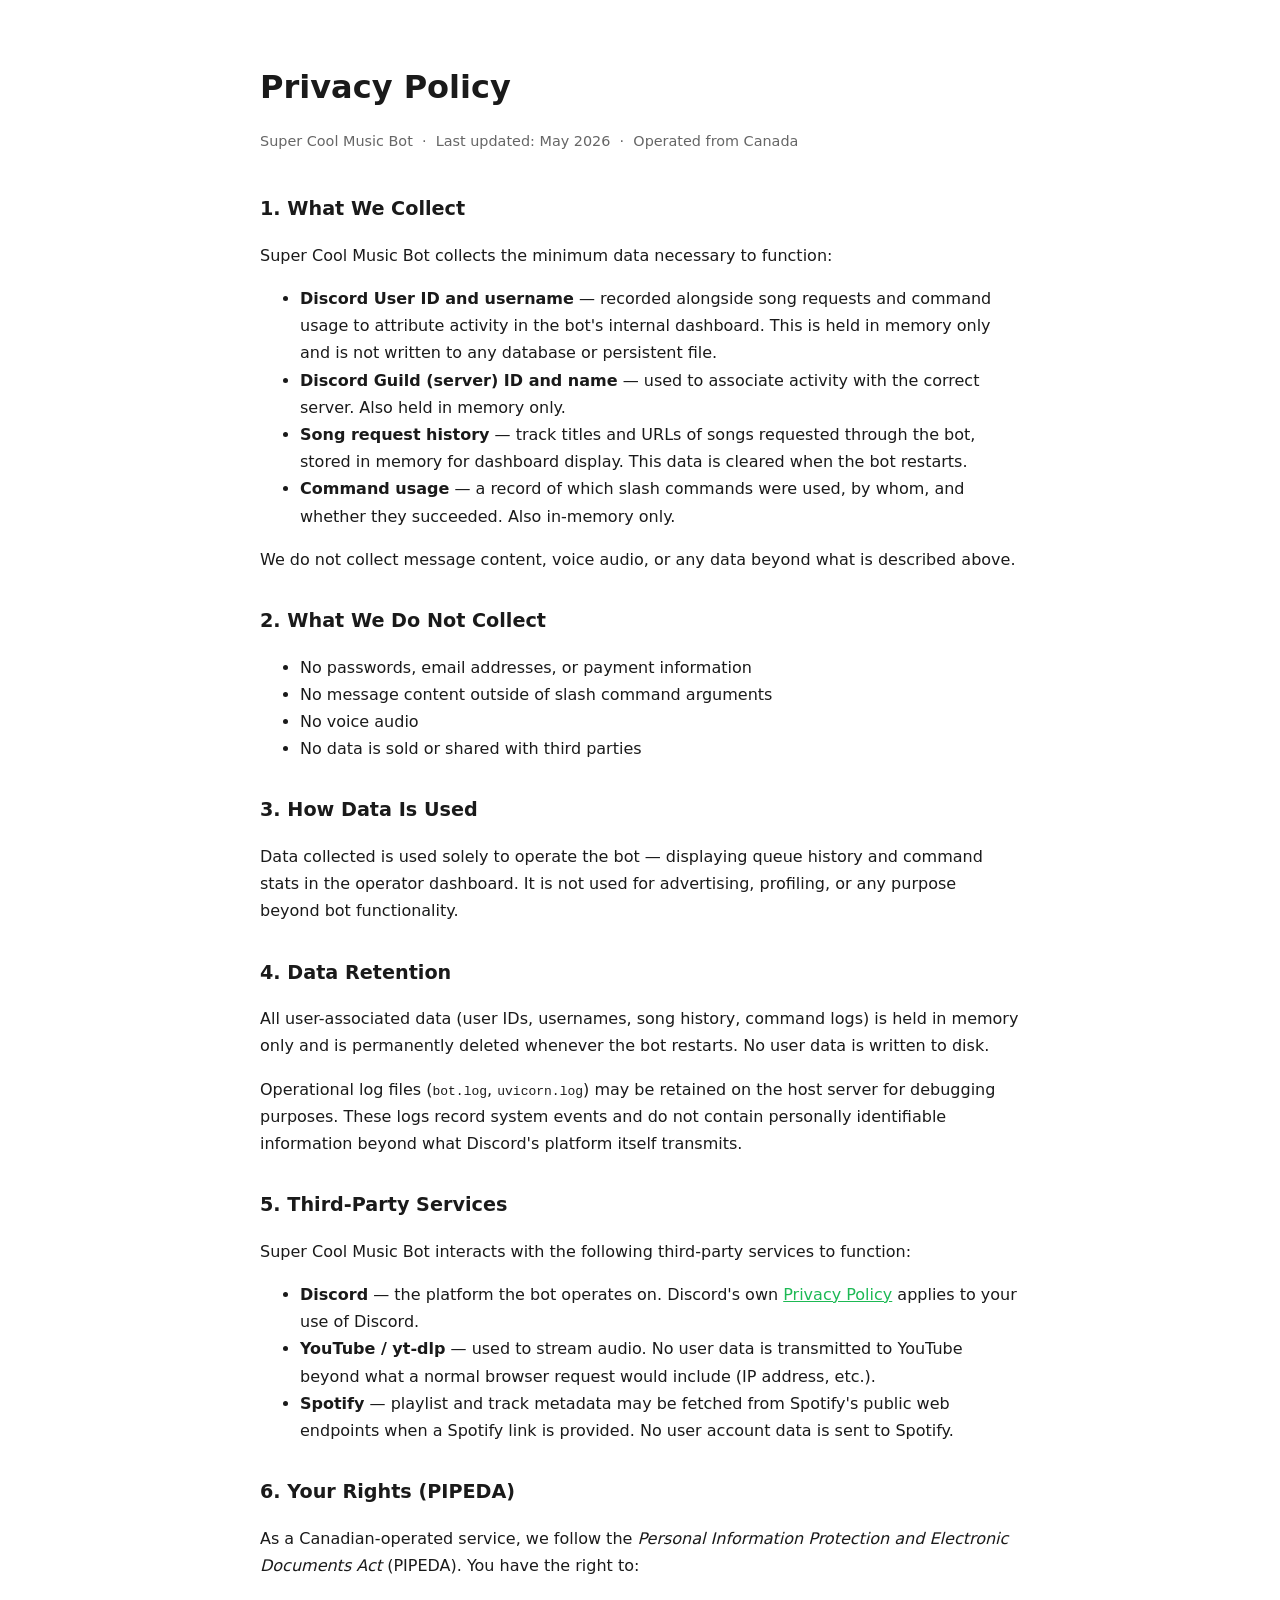
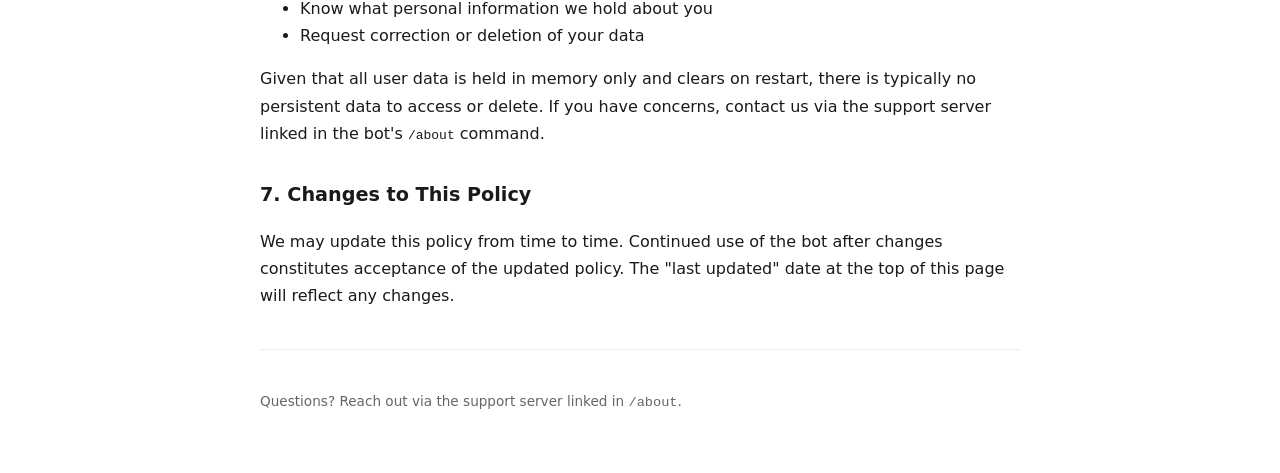
==== privacy.html @ b99dd6af "Add files via upload" ====
<!DOCTYPE html>
<html lang="en">
<head>
  <meta charset="UTF-8">
  <meta name="viewport" content="width=device-width, initial-scale=1.0">
  <title>Privacy Policy — Super Cool Music Bot</title>
  <style>
    body { max-width: 760px; margin: 60px auto; padding: 0 24px; font-family: system-ui, sans-serif; line-height: 1.7; color: #1a1a1a; }
    h1 { font-size: 2rem; margin-bottom: 4px; }
    h2 { font-size: 1.2rem; margin-top: 2rem; }
    .meta { color: #666; font-size: 0.9rem; margin-bottom: 2.5rem; }
    a { color: #1DB954; }
    hr { border: none; border-top: 1px solid #eee; margin: 2.5rem 0; }
  </style>
</head>
<body>
  <h1>Privacy Policy</h1>
  <p class="meta">Super Cool Music Bot &nbsp;·&nbsp; Last updated: May 2026 &nbsp;·&nbsp; Operated from Canada</p>

  <h2>1. What We Collect</h2>
  <p>Super Cool Music Bot collects the minimum data necessary to function:</p>
  <ul>
    <li><strong>Discord User ID and username</strong> — recorded alongside song requests and command usage to attribute activity in the bot's internal dashboard. This is held in memory only and is not written to any database or persistent file.</li>
    <li><strong>Discord Guild (server) ID and name</strong> — used to associate activity with the correct server. Also held in memory only.</li>
    <li><strong>Song request history</strong> — track titles and URLs of songs requested through the bot, stored in memory for dashboard display. This data is cleared when the bot restarts.</li>
    <li><strong>Command usage</strong> — a record of which slash commands were used, by whom, and whether they succeeded. Also in-memory only.</li>
  </ul>
  <p>We do not collect message content, voice audio, or any data beyond what is described above.</p>

  <h2>2. What We Do Not Collect</h2>
  <ul>
    <li>No passwords, email addresses, or payment information</li>
    <li>No message content outside of slash command arguments</li>
    <li>No voice audio</li>
    <li>No data is sold or shared with third parties</li>
  </ul>

  <h2>3. How Data Is Used</h2>
  <p>Data collected is used solely to operate the bot — displaying queue history and command stats in the operator dashboard. It is not used for advertising, profiling, or any purpose beyond bot functionality.</p>

  <h2>4. Data Retention</h2>
  <p>All user-associated data (user IDs, usernames, song history, command logs) is held in memory only and is permanently deleted whenever the bot restarts. No user data is written to disk.</p>
  <p>Operational log files (<code>bot.log</code>, <code>uvicorn.log</code>) may be retained on the host server for debugging purposes. These logs record system events and do not contain personally identifiable information beyond what Discord's platform itself transmits.</p>

  <h2>5. Third-Party Services</h2>
  <p>Super Cool Music Bot interacts with the following third-party services to function:</p>
  <ul>
    <li><strong>Discord</strong> — the platform the bot operates on. Discord's own <a href="https://discord.com/privacy" target="_blank">Privacy Policy</a> applies to your use of Discord.</li>
    <li><strong>YouTube / yt-dlp</strong> — used to stream audio. No user data is transmitted to YouTube beyond what a normal browser request would include (IP address, etc.).</li>
    <li><strong>Spotify</strong> — playlist and track metadata may be fetched from Spotify's public web endpoints when a Spotify link is provided. No user account data is sent to Spotify.</li>
  </ul>

  <h2>6. Your Rights (PIPEDA)</h2>
  <p>As a Canadian-operated service, we follow the <em>Personal Information Protection and Electronic Documents Act</em> (PIPEDA). You have the right to:</p>
  <ul>
    <li>Know what personal information we hold about you</li>
    <li>Request correction or deletion of your data</li>
  </ul>
  <p>Given that all user data is held in memory only and clears on restart, there is typically no persistent data to access or delete. If you have concerns, contact us via the support server linked in the bot's <code>/about</code> command.</p>

  <h2>7. Changes to This Policy</h2>
  <p>We may update this policy from time to time. Continued use of the bot after changes constitutes acceptance of the updated policy. The "last updated" date at the top of this page will reflect any changes.</p>

  <hr>
  <p style="color:#666;font-size:0.85rem">Questions? Reach out via the support server linked in <code>/about</code>.</p>
</body>
</html>
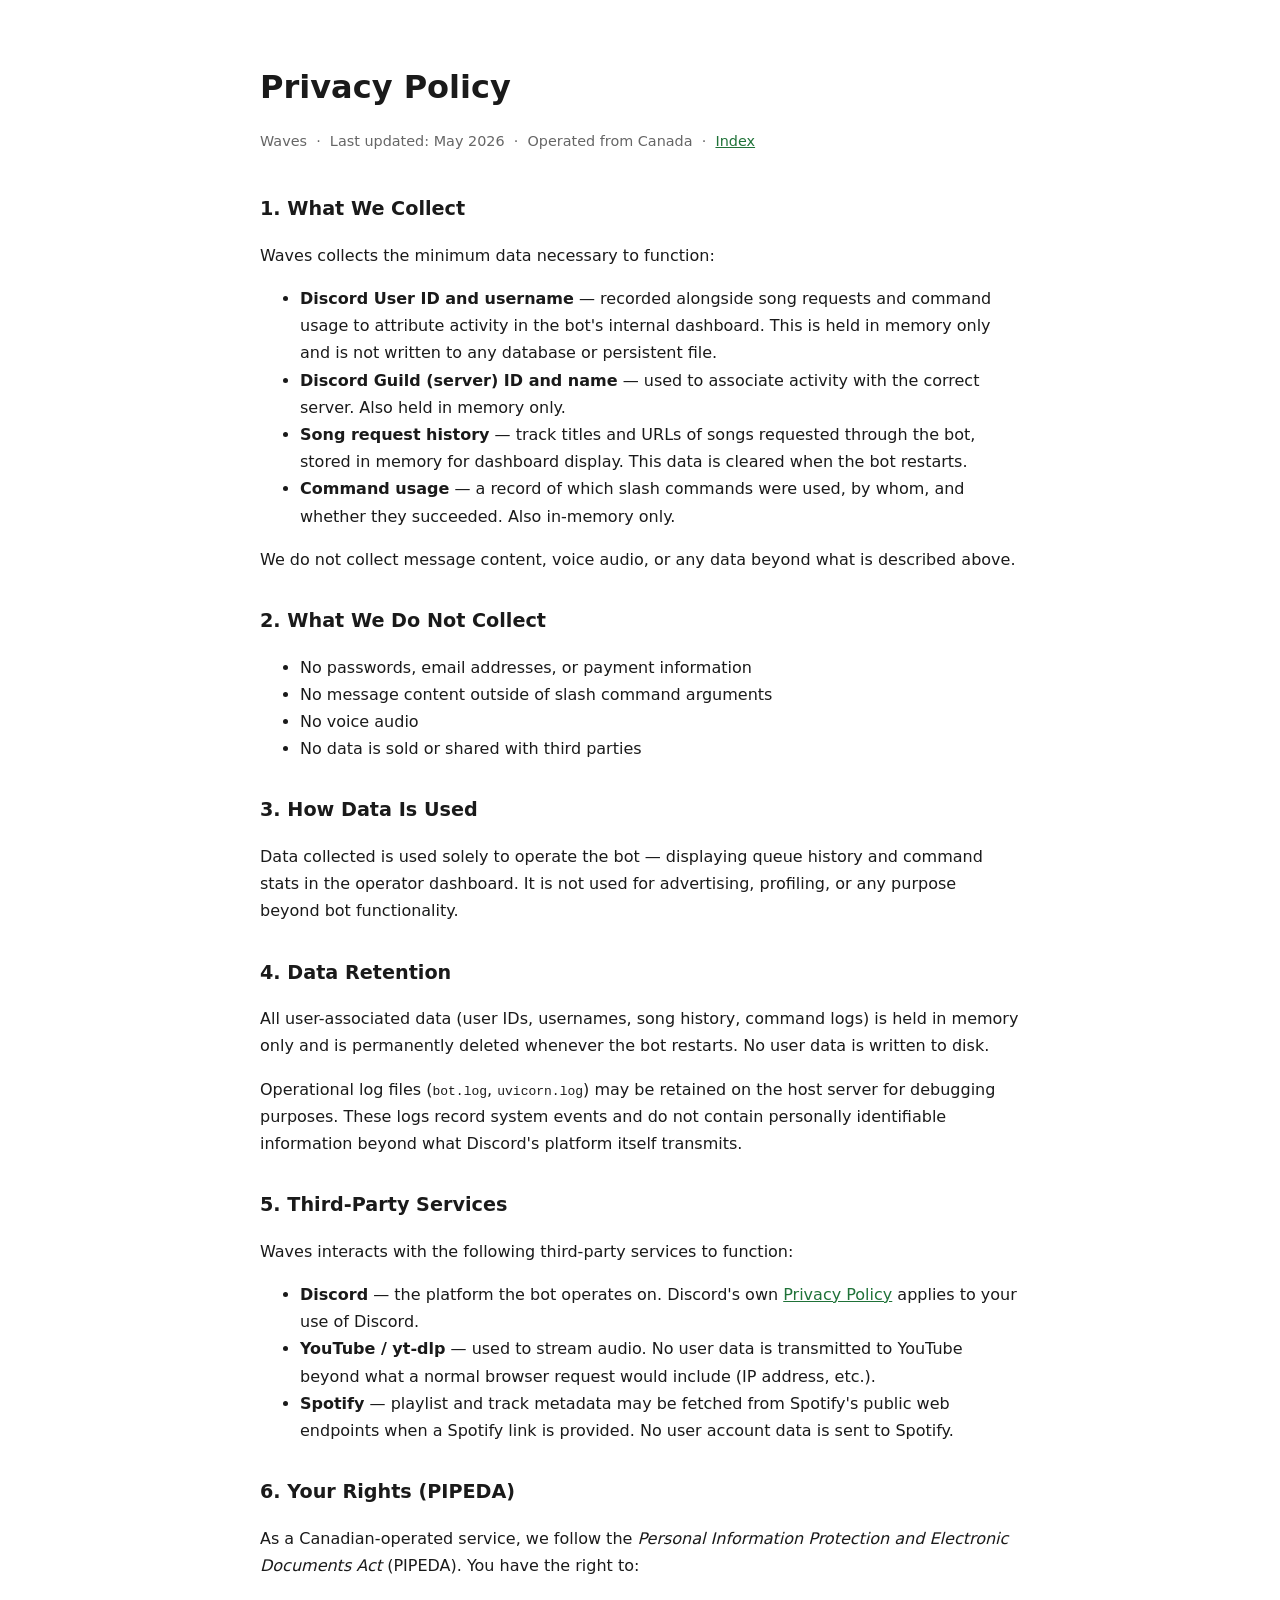
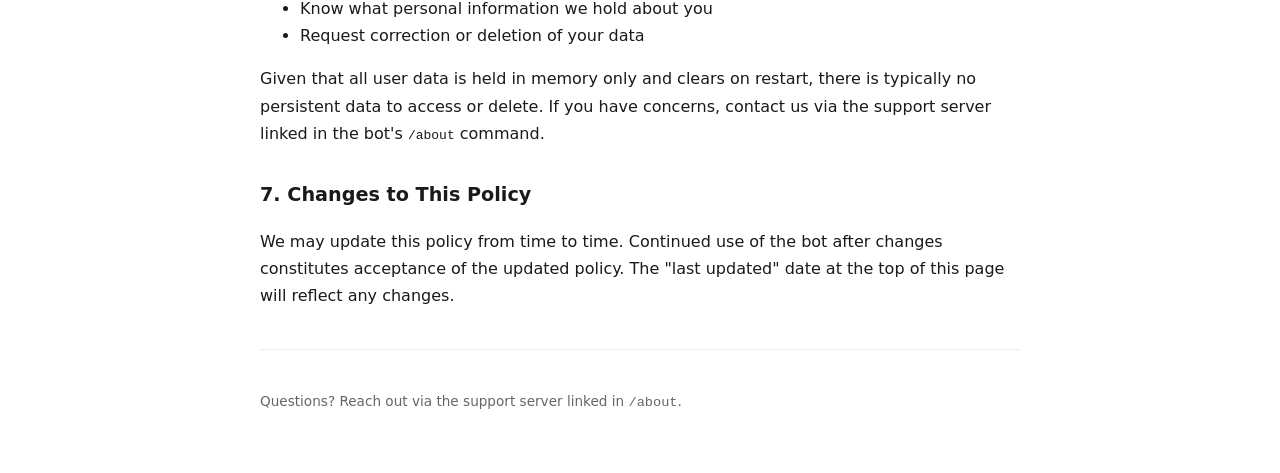
==== commit 3c24d61a: "Add files via upload" ====
--- a/privacy.html
+++ b/privacy.html
@@ -3,22 +3,15 @@
 <head>
   <meta charset="UTF-8">
   <meta name="viewport" content="width=device-width, initial-scale=1.0">
-  <title>Privacy Policy — Super Cool Music Bot</title>
-  <style>
-    body { max-width: 760px; margin: 60px auto; padding: 0 24px; font-family: system-ui, sans-serif; line-height: 1.7; color: #1a1a1a; }
-    h1 { font-size: 2rem; margin-bottom: 4px; }
-    h2 { font-size: 1.2rem; margin-top: 2rem; }
-    .meta { color: #666; font-size: 0.9rem; margin-bottom: 2.5rem; }
-    a { color: #1DB954; }
-    hr { border: none; border-top: 1px solid #eee; margin: 2.5rem 0; }
-  </style>
+  <title>Privacy Policy - Waves</title>
+  <link rel="stylesheet" href="style.css">
 </head>
 <body>
   <h1>Privacy Policy</h1>
-  <p class="meta">Super Cool Music Bot &nbsp;·&nbsp; Last updated: May 2026 &nbsp;·&nbsp; Operated from Canada</p>
+  <p class="meta">Waves &nbsp;·&nbsp; Last updated: May 2026 &nbsp;·&nbsp; Operated from Canada &nbsp;·&nbsp; <a href="./index.html">Index</a></p>
 
   <h2>1. What We Collect</h2>
-  <p>Super Cool Music Bot collects the minimum data necessary to function:</p>
+  <p>Waves collects the minimum data necessary to function:</p>
   <ul>
     <li><strong>Discord User ID and username</strong> — recorded alongside song requests and command usage to attribute activity in the bot's internal dashboard. This is held in memory only and is not written to any database or persistent file.</li>
     <li><strong>Discord Guild (server) ID and name</strong> — used to associate activity with the correct server. Also held in memory only.</li>
@@ -43,7 +36,7 @@
   <p>Operational log files (<code>bot.log</code>, <code>uvicorn.log</code>) may be retained on the host server for debugging purposes. These logs record system events and do not contain personally identifiable information beyond what Discord's platform itself transmits.</p>
 
   <h2>5. Third-Party Services</h2>
-  <p>Super Cool Music Bot interacts with the following third-party services to function:</p>
+  <p>Waves interacts with the following third-party services to function:</p>
   <ul>
     <li><strong>Discord</strong> — the platform the bot operates on. Discord's own <a href="https://discord.com/privacy" target="_blank">Privacy Policy</a> applies to your use of Discord.</li>
     <li><strong>YouTube / yt-dlp</strong> — used to stream audio. No user data is transmitted to YouTube beyond what a normal browser request would include (IP address, etc.).</li>
--- a/style.css
+++ b/style.css
@@ -0,0 +1,54 @@
+body {
+    max-width: 760px;
+    margin: 60px auto;
+    padding: 0 24px;
+    font-family: system-ui, sans-serif;
+    line-height: 1.7;
+    color: #1a1a1a;
+}
+
+h1 {
+    font-size: 2rem;
+    margin-bottom: 4px;
+}
+
+h2 {
+    font-size: 1.2rem;
+    margin-top: 2rem;
+}
+
+.meta {
+    color: #666;
+    font-size: 0.9rem;
+    margin-bottom: 2.5rem;
+}
+
+.meta a {
+    color: #1f7238;
+}
+
+a:link {
+    color: #1f7238
+}
+
+a:visited {
+    color: #1f7238
+}
+
+a:hover {
+    color: #1DB954
+}
+
+a:active {
+    color: #1f7238
+}
+
+a {
+    color: #1DB954;
+}
+
+hr {
+    border: none;
+    border-top: 1px solid #eee;
+    margin: 2.5rem 0;
+}
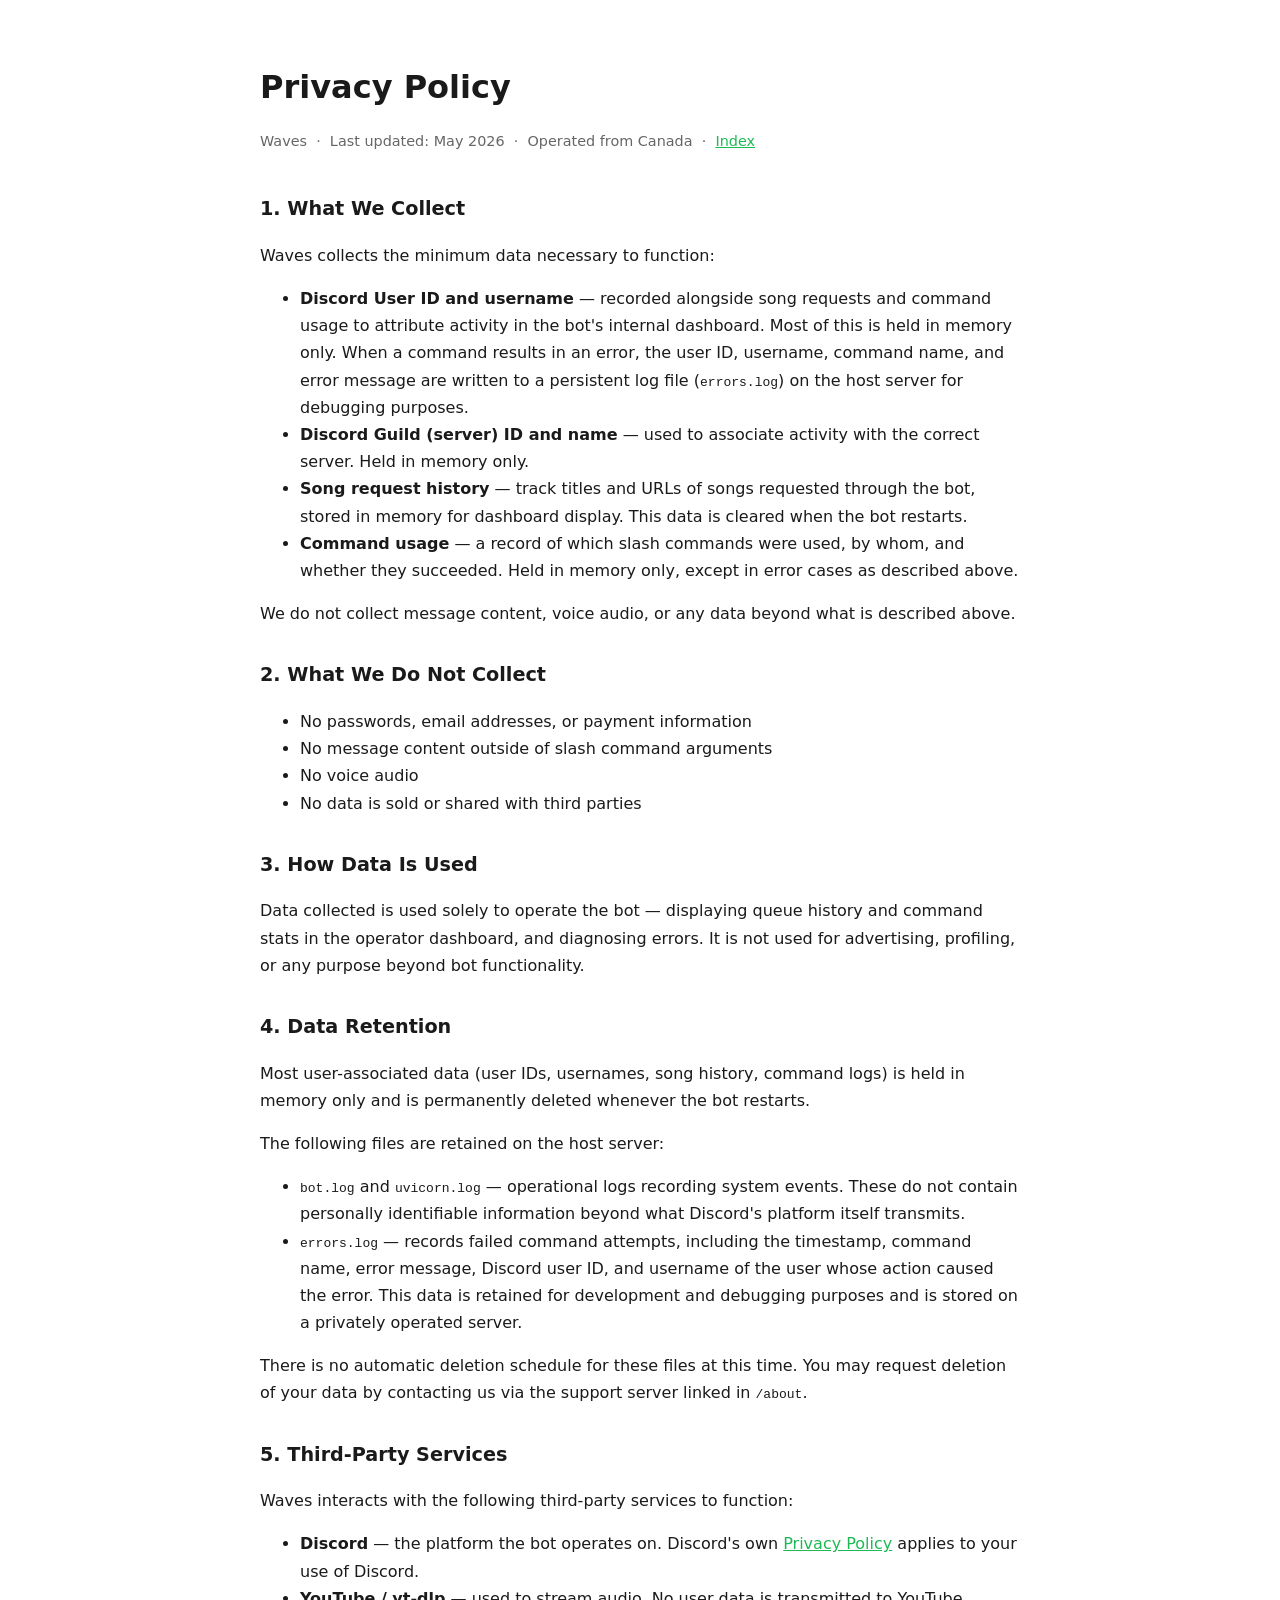
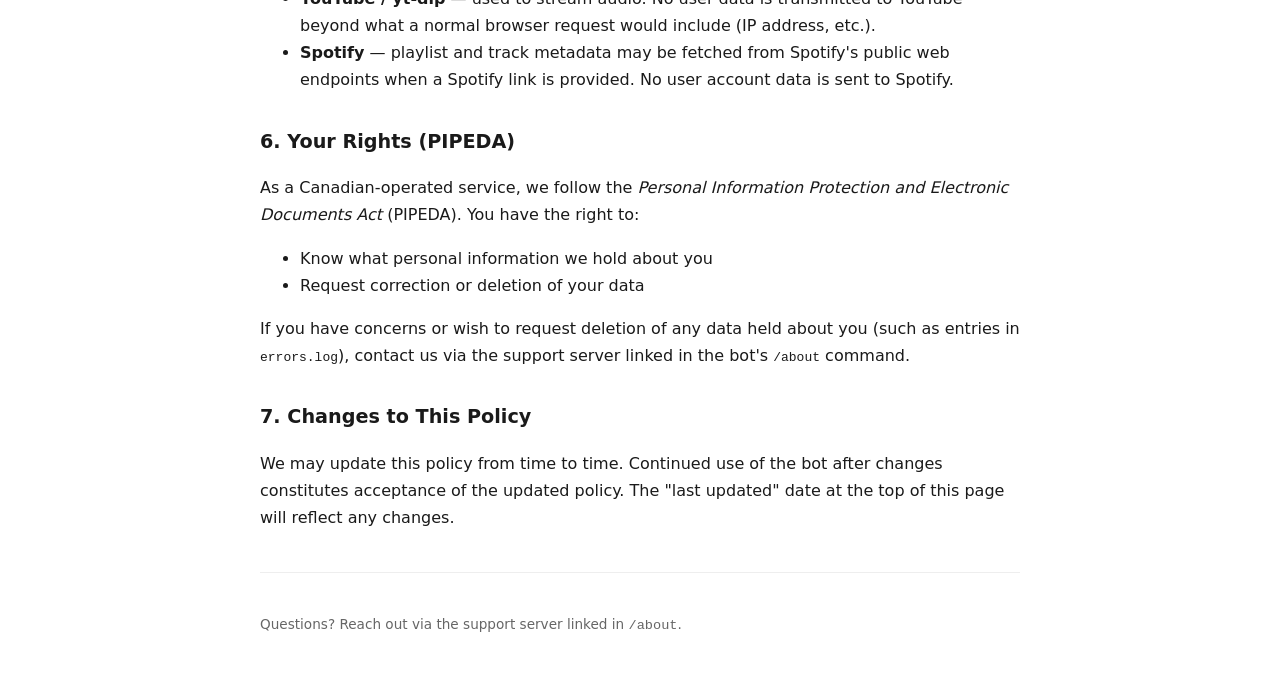
==== commit 36f04f12: "Update privacy policy with data handling details" ====
--- a/privacy.html
+++ b/privacy.html
@@ -4,19 +4,26 @@
   <meta charset="UTF-8">
   <meta name="viewport" content="width=device-width, initial-scale=1.0">
   <title>Privacy Policy - Waves</title>
-  <link rel="stylesheet" href="style.css">
+  <style>
+    body { max-width: 760px; margin: 60px auto; padding: 0 24px; font-family: system-ui, sans-serif; line-height: 1.7; color: #1a1a1a; }
+    h1 { font-size: 2rem; margin-bottom: 4px; }
+    h2 { font-size: 1.2rem; margin-top: 2rem; }
+    .meta { color: #666; font-size: 0.9rem; margin-bottom: 2.5rem; }
+    a { color: #1DB954; }
+    hr { border: none; border-top: 1px solid #eee; margin: 2.5rem 0; }
+  </style>
 </head>
 <body>
   <h1>Privacy Policy</h1>
-  <p class="meta">Waves &nbsp;·&nbsp; Last updated: May 2026 &nbsp;·&nbsp; Operated from Canada &nbsp;·&nbsp; <a href="./index.html">Index</a></p>
+  <p class="meta">Waves &nbsp;·&nbsp; Last updated: May 2026 &nbsp;·&nbsp; Operated from Canada &nbsp;·&nbsp; <a href="https://nazecham.github.io/waves-legal/index.html">Index</a></p>
 
   <h2>1. What We Collect</h2>
   <p>Waves collects the minimum data necessary to function:</p>
   <ul>
-    <li><strong>Discord User ID and username</strong> — recorded alongside song requests and command usage to attribute activity in the bot's internal dashboard. This is held in memory only and is not written to any database or persistent file.</li>
-    <li><strong>Discord Guild (server) ID and name</strong> — used to associate activity with the correct server. Also held in memory only.</li>
+    <li><strong>Discord User ID and username</strong> — recorded alongside song requests and command usage to attribute activity in the bot's internal dashboard. Most of this is held in memory only. When a command results in an error, the user ID, username, command name, and error message are written to a persistent log file (<code>errors.log</code>) on the host server for debugging purposes.</li>
+    <li><strong>Discord Guild (server) ID and name</strong> — used to associate activity with the correct server. Held in memory only.</li>
     <li><strong>Song request history</strong> — track titles and URLs of songs requested through the bot, stored in memory for dashboard display. This data is cleared when the bot restarts.</li>
-    <li><strong>Command usage</strong> — a record of which slash commands were used, by whom, and whether they succeeded. Also in-memory only.</li>
+    <li><strong>Command usage</strong> — a record of which slash commands were used, by whom, and whether they succeeded. Held in memory only, except in error cases as described above.</li>
   </ul>
   <p>We do not collect message content, voice audio, or any data beyond what is described above.</p>
 
@@ -29,11 +36,16 @@
   </ul>
 
   <h2>3. How Data Is Used</h2>
-  <p>Data collected is used solely to operate the bot — displaying queue history and command stats in the operator dashboard. It is not used for advertising, profiling, or any purpose beyond bot functionality.</p>
+  <p>Data collected is used solely to operate the bot — displaying queue history and command stats in the operator dashboard, and diagnosing errors. It is not used for advertising, profiling, or any purpose beyond bot functionality.</p>
 
   <h2>4. Data Retention</h2>
-  <p>All user-associated data (user IDs, usernames, song history, command logs) is held in memory only and is permanently deleted whenever the bot restarts. No user data is written to disk.</p>
-  <p>Operational log files (<code>bot.log</code>, <code>uvicorn.log</code>) may be retained on the host server for debugging purposes. These logs record system events and do not contain personally identifiable information beyond what Discord's platform itself transmits.</p>
+  <p>Most user-associated data (user IDs, usernames, song history, command logs) is held in memory only and is permanently deleted whenever the bot restarts.</p>
+  <p>The following files are retained on the host server:</p>
+  <ul>
+    <li><code>bot.log</code> and <code>uvicorn.log</code> — operational logs recording system events. These do not contain personally identifiable information beyond what Discord's platform itself transmits.</li>
+    <li><code>errors.log</code> — records failed command attempts, including the timestamp, command name, error message, Discord user ID, and username of the user whose action caused the error. This data is retained for development and debugging purposes and is stored on a privately operated server.</li>
+  </ul>
+  <p>There is no automatic deletion schedule for these files at this time. You may request deletion of your data by contacting us via the support server linked in <code>/about</code>.</p>
 
   <h2>5. Third-Party Services</h2>
   <p>Waves interacts with the following third-party services to function:</p>
@@ -49,7 +61,7 @@
     <li>Know what personal information we hold about you</li>
     <li>Request correction or deletion of your data</li>
   </ul>
-  <p>Given that all user data is held in memory only and clears on restart, there is typically no persistent data to access or delete. If you have concerns, contact us via the support server linked in the bot's <code>/about</code> command.</p>
+  <p>If you have concerns or wish to request deletion of any data held about you (such as entries in <code>errors.log</code>), contact us via the support server linked in the bot's <code>/about</code> command.</p>
 
   <h2>7. Changes to This Policy</h2>
   <p>We may update this policy from time to time. Continued use of the bot after changes constitutes acceptance of the updated policy. The "last updated" date at the top of this page will reflect any changes.</p>
